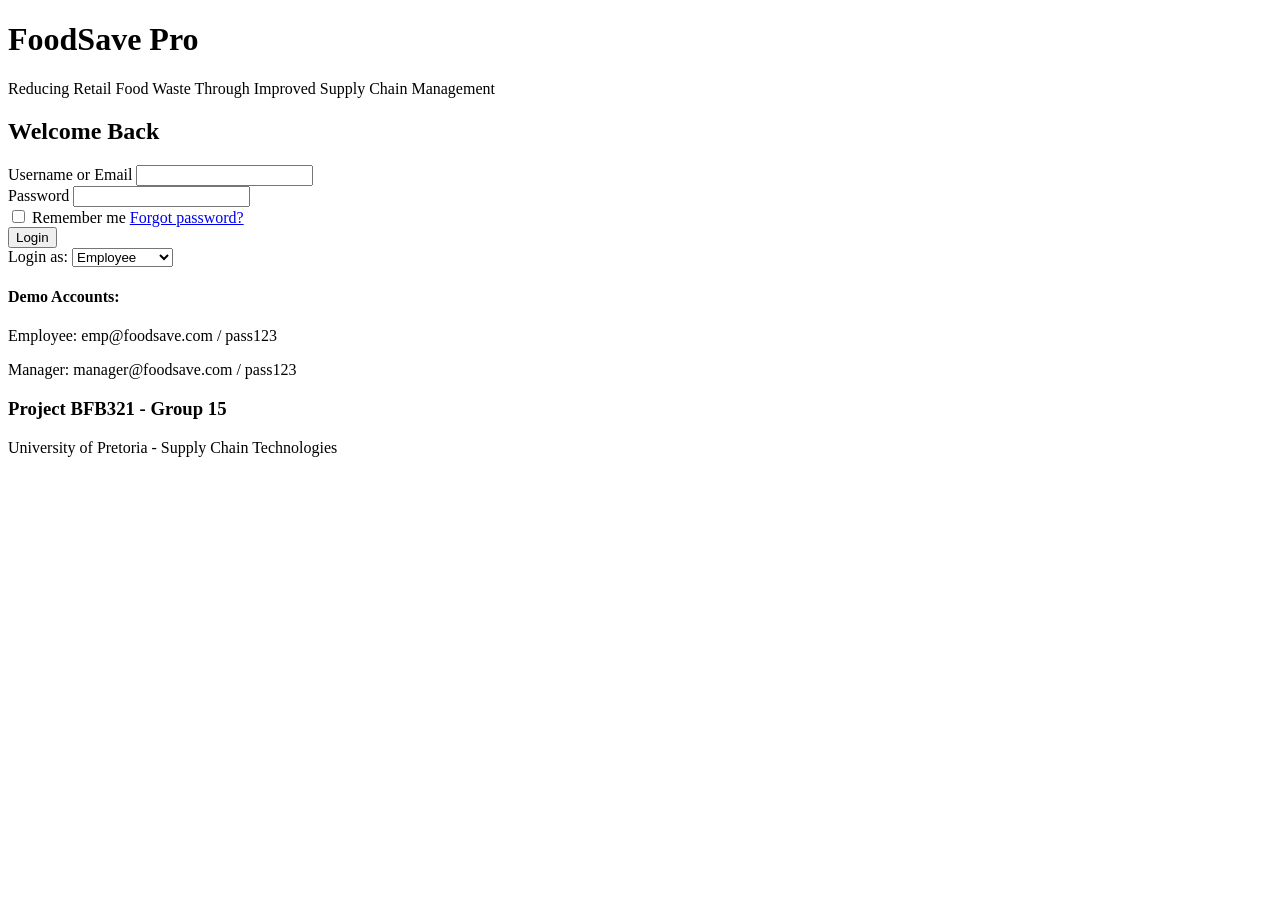
==== index.html @ b63b34db "Index Updated" ====
<!DOCTYPE html>
<html lang="en">
<head>
    <meta charset="UTF-8">
    <meta name="viewport" content="width=device-width, initial-scale=1.0">
    <title>Food Waste Reduction Platform - Dashboard</title>
    <link rel="stylesheet" href="styles/main.css">
    <link rel="stylesheet" href="styles/dashboard.css">
</head>
<body>
    <!-- Navigation -->
    <nav class="navbar">
        <div class="nav-brand">
            <h2>FoodSave Pro</h2>
        </div>
        <div class="nav-links">
            <a href="index.html" class="active">Dashboard</a>
            <a href="inventory.html">Inventory</a>
            <a href="forecasting.html">Forecasting</a>
            <a href="alerts.html">Alerts</a>
            <a href="login.html" class="logout">Logout</a>
        </div>
        <div class="user-info">
            <span>Manager Dashboard</span>
        </div>
    </nav>

    <!-- Main Content -->
    <div class="container">
        <header class="dashboard-header">
            <h1>Inventory Dashboard</h1>
            <div class="header-stats">
                <div class="stat-card">
                    <h3>Total Products</h3>
                    <span class="stat-number">1,247</span>
                </div>
                <div class="stat-card">
                    <h3>Near Expiry</h3>
                    <span class="stat-number warning">45</span>
                </div>
                <div class="stat-card">
                    <h3>Expired</h3>
                    <span class="stat-number danger">12</span>
                </div>
            </div>
        </header>

        <!-- Inventory Overview -->
        <section class="inventory-overview">
            <h2>Category Overview</h2>
            <div class="category-grid">
                <div class="category-card" data-category="deli">
                    <h3>Deli Items</h3>
                    <div class="stock-level">
                        <span class="level high">85%</span>
                        <span class="expiry-count">5 near expiry</span>
                    </div>
                </div>
                <div class="category-card" data-category="produce">
                    <h3>Fresh Produce</h3>
                    <div class="stock-level">
                        <span class="level medium">65%</span>
                        <span class="expiry-count warning">12 near expiry</span>
                    </div>
                </div>
                <div class="category-card" data-category="dairy">
                    <h3>Dairy Products</h3>
                    <div class="stock-level">
                        <span class="level low">45%</span>
                        <span class="expiry-count danger">8 near expiry</span>
                    </div>
                </div>
                <div class="category-card" data-category="bakery">
                    <h3>Bakery</h3>
                    <div class="stock-level">
                        <span class="level high">78%</span>
                        <span class="expiry-count">3 near expiry</span>
                    </div>
                </div>
                <div class="category-card" data-category="meat">
                    <h3>Meat & Poultry</h3>
                    <div class="stock-level">
                        <span class="level medium">60%</span>
                        <span class="expiry-count warning">7 near expiry</span>
                    </div>
                </div>
            </div>
        </section>

        <!-- Alerts and Forecasting Sections -->
        <div class="dashboard-grid">
            <!-- Expiry Alerts -->
            <section class="alerts-panel">
                <h2>Expiry Alerts</h2>
                <div class="alerts-list">
                    <div class="alert-item urgent">
                        <span class="alert-icon">⚠</span>
                        <div class="alert-content">
                            <h4>Milk - 2%</h4>
                            <p>Expires: Today</p>
                            <span class="alert-category">Dairy</span>
                        </div>
                    </div>
                    <div class="alert-item warning">
                        <span class="alert-icon">⚠</span>
                        <div class="alert-content">
                            <h4>Chicken Breast</h4>
                            <p>Expires: Tomorrow</p>
                            <span class="alert-category">Meat</span>
                        </div>
                    </div>
                    <div class="alert-item warning">
                        <span class="alert-icon">⚠</span>
                        <div class="alert-content">
                            <h4>Whole Wheat Bread</h4>
                            <p>Expires: 2 days</p>
                            <span class="alert-category">Bakery</span>
                        </div>
                    </div>
                </div>
                <a href="alerts.html" class="view-all">View All Alerts</a>
            </section>

            <!-- Forecasting Module -->
            <section class="forecasting-panel">
                <h2>Demand Forecasting</h2>
                <div class="forecast-summary">
                    <div class="forecast-item">
                        <h4>Next Week Prediction</h4>
                        <p>Expected demand increase: <strong>15%</strong></p>
                        <p>Recommended order: <strong>+20% dairy</strong></p>
                    </div>
                    <div class="forecast-chart">
                        <div class="chart-placeholder">
                            <div class="chart-bar" style="height: 60%"></div>
                            <div class="chart-bar" style="height: 80%"></div>
                            <div class="chart-bar" style="height: 95%"></div>
                            <div class="chart-bar" style="height: 75%"></div>
                        </div>
                    </div>
                </div>
                <a href="forecasting.html" class="view-all">Detailed Forecast</a>
            </section>
        </div>

        <!-- Role-based Access Notice -->
        <section class="role-section">
            <h2>Role-based Access</h2>
            <div class="role-cards">
                <div class="role-card">
                    <h3>Employee View</h3>
                    <p>Basic inventory tracking and low-stock alerts</p>
                    <a href="dashboard-employee.html" class="btn-secondary">Switch to Employee View</a>
                </div>
                <div class="role-card">
                    <h3>Manager View</h3>
                    <p>Full analytics, multi-location visibility, and reporting</p>
                    <a href="dashboard-manager.html" class="btn-primary">Current View</a>
                </div>
            </div>
        </section>
    </div>

    <script src="js/main.js"></script>
    <script>
// Force full height on all pages
document.addEventListener('DOMContentLoaded', function() {
    // Set minimum height for main container
    const container = document.querySelector('.container');
    const navbar = document.querySelector('.navbar');
    
    if (container && navbar) {
        const navbarHeight = navbar.offsetHeight;
        container.style.minHeight = `calc(100vh - ${navbarHeight}px)`;
    }
    
    // Ensure body takes full height
    document.body.style.minHeight = '100vh';
    document.documentElement.style.height = '100%';
    
    // Fix for mobile viewport
    const viewport = document.querySelector('meta[name="viewport"]');
    if (!viewport) {
        const meta = document.createElement('meta');
        meta.name = 'viewport';
        meta.content = 'width=device-width, initial-scale=1.0';
        document.head.appendChild(meta);
    }
});
</script>
</body>
</html>
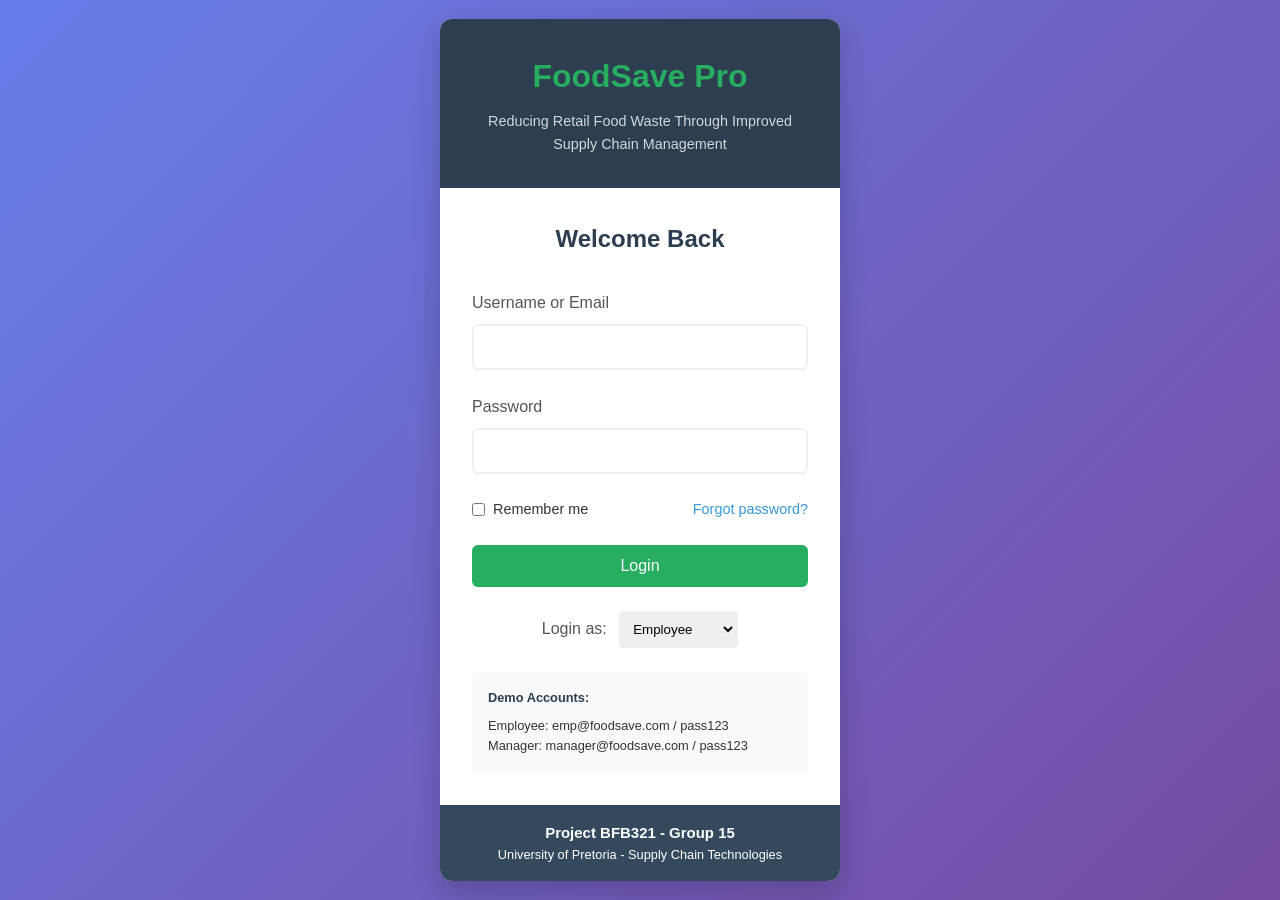
==== commit e36c643a: "changes for about page" ====
--- a/index.html
+++ b/index.html
@@ -3,190 +3,140 @@
 <head>
     <meta charset="UTF-8">
     <meta name="viewport" content="width=device-width, initial-scale=1.0">
-    <title>Food Waste Reduction Platform - Dashboard</title>
-    <link rel="stylesheet" href="styles/main.css">
-    <link rel="stylesheet" href="styles/dashboard.css">
+    <title>BFB Food Waste Project - Home</title>
+    <link rel="stylesheet" href="style/main.css">
 </head>
 <body>
-    <!-- Navigation -->
-    <nav class="navbar">
-        <div class="nav-brand">
-            <h2>FoodSave Pro</h2>
+    <!-- Header -->
+    <header>
+        <div class="container header-container">
+            <div class="logo">
+                <span class="logo-icon">🌱</span>
+                BFB Food Waste Project
+            </div>
+            <nav>
+                <ul>
+                    <li><a href="index.html" class="active">Home</a></li>
+                    <li><a href="about.html">About</a></li>
+                    <li><a href="login.html">Login</a></li>
+                    <li><a href="dashboard-manager.html">Dashboard</a></li>
+                </ul>
+            </nav>
         </div>
-        <div class="nav-links">
-            <a href="index.html" class="active">Dashboard</a>
-            <a href="inventory.html">Inventory</a>
-            <a href="forecasting.html">Forecasting</a>
-            <a href="alerts.html">Alerts</a>
-            <a href="login.html" class="logout">Logout</a>
+    </header>
+
+    <!-- Hero Section -->
+    <section class="hero">
+        <div class="container">
+            <h1>Reducing Food Waste in the Supply Chain</h1>
+            <p>Our platform helps businesses track, manage, and reduce food waste throughout the supply chain, saving money and protecting the environment.</p>
+            <a href="login.html" class="btn">Get Started</a>
+            <a href="about.html" class="btn btn-secondary">Learn About Us</a>
         </div>
-        <div class="user-info">
-            <span>Manager Dashboard</span>
-        </div>
-    </nav>
+    </section>
 
-    <!-- Main Content -->
-    <div class="container">
-        <header class="dashboard-header">
-            <h1>Inventory Dashboard</h1>
-            <div class="header-stats">
-                <div class="stat-card">
-                    <h3>Total Products</h3>
-                    <span class="stat-number">1,247</span>
+    <!-- Features Section -->
+    <section class="features">
+        <div class="container">
+            <h2 class="section-title">Our Solutions</h2>
+            <div class="features-grid">
+                <div class="feature-card">
+                    <div class="feature-icon">📊</div>
+                    <h3>Inventory Management</h3>
+                    <p>Track food inventory in real-time to minimize spoilage and optimize ordering.</p>
                 </div>
-                <div class="stat-card">
-                    <h3>Near Expiry</h3>
-                    <span class="stat-number warning">45</span>
+                <div class="feature-card">
+                    <div class="feature-icon">🔮</div>
+                    <h3>Waste Forecasting</h3>
+                    <p>Predict potential waste using AI algorithms to take proactive measures.</p>
                 </div>
-                <div class="stat-card">
-                    <h3>Expired</h3>
-                    <span class="stat-number danger">12</span>
+                <div class="feature-card">
+                    <div class="feature-icon">📈</div>
+                    <h3>Analytics & Reporting</h3>
+                    <p>Gain insights into waste patterns and identify improvement opportunities.</p>
                 </div>
             </div>
-        </header>
+        </div>
+    </section>
 
-        <!-- Inventory Overview -->
-        <section class="inventory-overview">
-            <h2>Category Overview</h2>
-            <div class="category-grid">
-                <div class="category-card" data-category="deli">
-                    <h3>Deli Items</h3>
-                    <div class="stock-level">
-                        <span class="level high">85%</span>
-                        <span class="expiry-count">5 near expiry</span>
+    <!-- Database Section -->
+    <section class="database-section">
+        <div class="container">
+            <div class="database-info">
+                <h2>Database Design</h2>
+                <p>Our system uses a well-structured SQLite database with proper normalization to efficiently manage food waste data across the supply chain.</p>
+                
+                <h3 style="margin-top: 2rem;">Database Schema</h3>
+                <p>The database includes at least 3 tables with properly defined primary keys, foreign keys, and relationships:</p>
+                
+                <div class="tables-grid">
+                    <div class="table-card">
+                        <h3>Users Table</h3>
+                        <ul>
+                            <li>user_id (PK)</li>
+                            <li>username</li>
+                            <li>password_hash</li>
+                            <li>email</li>
+                            <li>role</li>
+                            <li>created_at</li>
+                        </ul>
                     </div>
-                </div>
-                <div class="category-card" data-category="produce">
-                    <h3>Fresh Produce</h3>
-                    <div class="stock-level">
-                        <span class="level medium">65%</span>
-                        <span class="expiry-count warning">12 near expiry</span>
+                    <div class="table-card">
+                        <h3>Inventory Table</h3>
+                        <ul>
+                            <li>item_id (PK)</li>
+                            <li>item_name</li>
+                            <li>category</li>
+                            <li>quantity</li>
+                            <li>expiry_date</li>
+                            <li>supplier_id (FK)</li>
+                            <li>added_date</li>
+                        </ul>
                     </div>
-                </div>
-                <div class="category-card" data-category="dairy">
-                    <h3>Dairy Products</h3>
-                    <div class="stock-level">
-                        <span class="level low">45%</span>
-                        <span class="expiry-count danger">8 near expiry</span>
-                    </div>
-                </div>
-                <div class="category-card" data-category="bakery">
-                    <h3>Bakery</h3>
-                    <div class="stock-level">
-                        <span class="level high">78%</span>
-                        <span class="expiry-count">3 near expiry</span>
-                    </div>
-                </div>
-                <div class="category-card" data-category="meat">
-                    <h3>Meat & Poultry</h3>
-                    <div class="stock-level">
-                        <span class="level medium">60%</span>
-                        <span class="expiry-count warning">7 near expiry</span>
+                    <div class="table-card">
+                        <h3>Waste Records Table</h3>
+                        <ul>
+                            <li>waste_id (PK)</li>
+                            <li>item_id (FK)</li>
+                            <li>quantity_wasted</li>
+                            <li>reason</li>
+                            <li>date_recorded</li>
+                            <li>recorded_by (FK)</li>
+                        </ul>
                     </div>
                 </div>
             </div>
-        </section>
+        </div>
+    </section>
 
-        <!-- Alerts and Forecasting Sections -->
-        <div class="dashboard-grid">
-            <!-- Expiry Alerts -->
-            <section class="alerts-panel">
-                <h2>Expiry Alerts</h2>
-                <div class="alerts-list">
-                    <div class="alert-item urgent">
-                        <span class="alert-icon">⚠</span>
-                        <div class="alert-content">
-                            <h4>Milk - 2%</h4>
-                            <p>Expires: Today</p>
-                            <span class="alert-category">Dairy</span>
-                        </div>
-                    </div>
-                    <div class="alert-item warning">
-                        <span class="alert-icon">⚠</span>
-                        <div class="alert-content">
-                            <h4>Chicken Breast</h4>
-                            <p>Expires: Tomorrow</p>
-                            <span class="alert-category">Meat</span>
-                        </div>
-                    </div>
-                    <div class="alert-item warning">
-                        <span class="alert-icon">⚠</span>
-                        <div class="alert-content">
-                            <h4>Whole Wheat Bread</h4>
-                            <p>Expires: 2 days</p>
-                            <span class="alert-category">Bakery</span>
-                        </div>
-                    </div>
+    <!-- About Preview Section -->
+    <section class="about-preview">
+        <div class="container">
+            <div class="about-content">
+                <div class="about-text">
+                    <h2>About Our Mission</h2>
+                    <p>Food waste is a critical global issue, with approximately one-third of all food produced for human consumption lost or wasted. Our platform addresses this problem directly within the supply chain.</p>
+                    <a href="about.html" class="btn">Learn More</a>
                 </div>
-                <a href="alerts.html" class="view-all">View All Alerts</a>
-            </section>
-
-            <!-- Forecasting Module -->
-            <section class="forecasting-panel">
-                <h2>Demand Forecasting</h2>
-                <div class="forecast-summary">
-                    <div class="forecast-item">
-                        <h4>Next Week Prediction</h4>
-                        <p>Expected demand increase: <strong>15%</strong></p>
-                        <p>Recommended order: <strong>+20% dairy</strong></p>
-                    </div>
-                    <div class="forecast-chart">
-                        <div class="chart-placeholder">
-                            <div class="chart-bar" style="height: 60%"></div>
-                            <div class="chart-bar" style="height: 80%"></div>
-                            <div class="chart-bar" style="height: 95%"></div>
-                            <div class="chart-bar" style="height: 75%"></div>
-                        </div>
-                    </div>
-                </div>
-                <a href="forecasting.html" class="view-all">Detailed Forecast</a>
-            </section>
-        </div>
-
-        <!-- Role-based Access Notice -->
-        <section class="role-section">
-            <h2>Role-based Access</h2>
-            <div class="role-cards">
-                <div class="role-card">
-                    <h3>Employee View</h3>
-                    <p>Basic inventory tracking and low-stock alerts</p>
-                    <a href="dashboard-employee.html" class="btn-secondary">Switch to Employee View</a>
-                </div>
-                <div class="role-card">
-                    <h3>Manager View</h3>
-                    <p>Full analytics, multi-location visibility, and reporting</p>
-                    <a href="dashboard-manager.html" class="btn-primary">Current View</a>
+                <div class="about-image">
+                    <img src="https://images.unsplash.com/photo-1571019613454-1cb2f99b2d8b?ixlib=rb-1.2.1&auto=format&fit=crop&w=1350&q=80" alt="Food supply chain">
                 </div>
             </div>
-        </section>
-    </div>
+        </div>
+    </section>
+
+    <!-- Footer -->
+    <footer>
+        <div class="container footer-content">
+            <p>&copy; 2024 BFB Food Waste Project. All rights reserved.</p>
+            <div class="footer-links">
+                <a href="index.html">Home</a>
+                <a href="about.html">About</a>
+                <a href="login.html">Login</a>
+            </div>
+        </div>
+    </footer>
 
     <script src="js/main.js"></script>
-    <script>
-// Force full height on all pages
-document.addEventListener('DOMContentLoaded', function() {
-    // Set minimum height for main container
-    const container = document.querySelector('.container');
-    const navbar = document.querySelector('.navbar');
-    
-    if (container && navbar) {
-        const navbarHeight = navbar.offsetHeight;
-        container.style.minHeight = `calc(100vh - ${navbarHeight}px)`;
-    }
-    
-    // Ensure body takes full height
-    document.body.style.minHeight = '100vh';
-    document.documentElement.style.height = '100%';
-    
-    // Fix for mobile viewport
-    const viewport = document.querySelector('meta[name="viewport"]');
-    if (!viewport) {
-        const meta = document.createElement('meta');
-        meta.name = 'viewport';
-        meta.content = 'width=device-width, initial-scale=1.0';
-        document.head.appendChild(meta);
-    }
-});
-</script>
 </body>
 </html>
--- a/style/main.css
+++ b/style/main.css
@@ -0,0 +1,498 @@
+* {
+    margin: 0;
+    padding: 0;
+    box-sizing: border-box;
+}
+
+html, body {
+    width: 100%;
+    height: 100%;
+    overflow-x: hidden; /* Prevent horizontal scrolling */
+}
+
+body {
+    font-family: 'Segoe UI', Tahoma, Geneva, Verdana, sans-serif;
+    line-height: 1.6;
+    background-color: #f8f9fa;
+    color: #333;
+    min-height: 100vh;
+}
+
+/* Full Width Navigation */
+.navbar {
+    background-color: #2c3e50;
+    color: white;
+    padding: 1rem 2rem;
+    display: flex;
+    justify-content: space-between;
+    align-items: center;
+    box-shadow: 0 2px 4px rgba(0,0,0,0.1);
+    width: 100%;
+    position: sticky;
+    top: 0;
+    z-index: 1000;
+}
+
+.nav-brand h2 {
+    color: #27ae60;
+    margin: 0;
+}
+
+.nav-links {
+    display: flex;
+    gap: 2rem;
+    align-items: center;
+}
+
+.nav-links a {
+    color: white;
+    text-decoration: none;
+    padding: 0.5rem 1rem;
+    border-radius: 4px;
+    transition: background-color 0.3s;
+    white-space: nowrap;
+}
+
+.nav-links a:hover,
+.nav-links a.active {
+    background-color: #34495e;
+}
+
+.logout {
+    background-color: #e74c3c;
+}
+
+.logout:hover {
+    background-color: #c0392b;
+}
+
+.user-info {
+    font-size: 0.9rem;
+    color: #bdc3c7;
+}
+
+/* Full Width Main Container */
+.container {
+    width: 100%;
+    max-width: 100%;
+    margin: 0;
+    padding: 2rem;
+    min-height: calc(100vh - 80px); /* Adjust based on navbar height */
+}
+
+.dashboard-header {
+    margin-bottom: 2rem;
+    width: 100%;
+}
+
+.dashboard-header h1 {
+    color: #2c3e50;
+    margin-bottom: 1rem;
+    font-size: 2.5rem;
+}
+
+.header-stats {
+    display: flex;
+    gap: 1rem;
+    margin-bottom: 2rem;
+    flex-wrap: wrap;
+    width: 100%;
+}
+
+.stat-card {
+    background: white;
+    padding: 1.5rem;
+    border-radius: 8px;
+    box-shadow: 0 2px 4px rgba(0,0,0,0.1);
+    text-align: center;
+    flex: 1;
+    min-width: 200px;
+}
+
+.stat-number {
+    font-size: 2rem;
+    font-weight: bold;
+    color: #27ae60;
+}
+
+.stat-number.warning {
+    color: #f39c12;
+}
+
+.stat-number.danger {
+    color: #e74c3c;
+}
+
+/* Full Width Category Grid */
+.category-grid {
+    display: grid;
+    grid-template-columns: repeat(auto-fit, minmax(280px, 1fr));
+    gap: 1.5rem;
+    margin-bottom: 2rem;
+    width: 100%;
+}
+
+.category-card {
+    background: white;
+    padding: 1.5rem;
+    border-radius: 8px;
+    box-shadow: 0 2px 4px rgba(0,0,0,0.1);
+    border-left: 4px solid #27ae60;
+    transition: transform 0.3s ease;
+}
+
+.category-card:hover {
+    transform: translateY(-2px);
+}
+
+.category-card[data-category="produce"] {
+    border-left-color: #27ae60;
+}
+
+.category-card[data-category="dairy"] {
+    border-left-color: #3498db;
+}
+
+.category-card[data-category="meat"] {
+    border-left-color: #e74c3c;
+}
+
+.category-card[data-category="bakery"] {
+    border-left-color: #f39c12;
+}
+
+.category-card[data-category="deli"] {
+    border-left-color: #9b59b6;
+}
+
+.stock-level {
+    margin-top: 1rem;
+}
+
+.level {
+    padding: 0.25rem 0.75rem;
+    border-radius: 20px;
+    font-size: 0.8rem;
+    font-weight: bold;
+    display: inline-block;
+}
+
+.level.high {
+    background-color: #d5f4e6;
+    color: #27ae60;
+}
+
+.level.medium {
+    background-color: #fef9e7;
+    color: #f39c12;
+}
+
+.level.low {
+    background-color: #fdedec;
+    color: #e74c3c;
+}
+
+.expiry-count {
+    display: block;
+    margin-top: 0.5rem;
+    font-size: 0.9rem;
+}
+
+.expiry-count.warning {
+    color: #f39c12;
+}
+
+.expiry-count.danger {
+    color: #e74c3c;
+}
+
+/* Full Width Dashboard Grid */
+.dashboard-grid {
+    display: grid;
+    grid-template-columns: 1fr 1fr;
+    gap: 2rem;
+    margin-bottom: 2rem;
+    width: 100%;
+}
+
+.alerts-panel,
+.forecasting-panel {
+    background: white;
+    padding: 1.5rem;
+    border-radius: 8px;
+    box-shadow: 0 2px 4px rgba(0,0,0,0.1);
+    width: 100%;
+}
+
+.alerts-list {
+    margin: 1rem 0;
+}
+
+.alert-item {
+    display: flex;
+    align-items: center;
+    padding: 1rem;
+    margin-bottom: 0.5rem;
+    border-radius: 6px;
+    border-left: 4px solid #f39c12;
+    width: 100%;
+}
+
+.alert-item.urgent {
+    border-left-color: #e74c3c;
+    background-color: #fdedec;
+}
+
+.alert-item.warning {
+    border-left-color: #f39c12;
+    background-color: #fef9e7;
+}
+
+.alert-icon {
+    margin-right: 1rem;
+    font-size: 1.2rem;
+}
+
+.alert-content {
+    flex: 1;
+}
+
+.alert-content h4 {
+    margin-bottom: 0.25rem;
+}
+
+.alert-category {
+    font-size: 0.8rem;
+    color: #7f8c8d;
+    background: #ecf0f1;
+    padding: 0.2rem 0.5rem;
+    border-radius: 12px;
+    display: inline-block;
+}
+
+/* Forecasting */
+.forecast-summary {
+    margin: 1rem 0;
+}
+
+.forecast-item {
+    margin-bottom: 1rem;
+}
+
+.chart-placeholder {
+    display: flex;
+    align-items: end;
+    gap: 0.5rem;
+    height: 100px;
+    margin-top: 1rem;
+    width: 100%;
+}
+
+.chart-bar {
+    flex: 1;
+    background: #3498db;
+    border-radius: 4px 4px 0 0;
+    min-height: 20px;
+    transition: height 0.3s ease;
+}
+
+.view-all {
+    display: inline-block;
+    color: #3498db;
+    text-decoration: none;
+    font-weight: 500;
+}
+
+.view-all:hover {
+    text-decoration: underline;
+}
+
+/* Role Section */
+.role-section {
+    background: white;
+    padding: 2rem;
+    border-radius: 8px;
+    box-shadow: 0 2px 4px rgba(0,0,0,0.1);
+    width: 100%;
+}
+
+.role-cards {
+    display: grid;
+    grid-template-columns: 1fr 1fr;
+    gap: 2rem;
+    margin-top: 1rem;
+}
+
+.role-card {
+    padding: 1.5rem;
+    border: 2px solid #ecf0f1;
+    border-radius: 8px;
+    text-align: center;
+    transition: transform 0.3s ease;
+}
+
+.role-card:hover {
+    transform: translateY(-2px);
+}
+
+.role-card h3 {
+    margin-bottom: 1rem;
+    color: #2c3e50;
+}
+
+.btn-primary, .btn-secondary {
+    display: inline-block;
+    padding: 0.75rem 1.5rem;
+    margin-top: 1rem;
+    text-decoration: none;
+    border-radius: 4px;
+    font-weight: 500;
+    transition: all 0.3s;
+    border: none;
+    cursor: pointer;
+    font-size: 1rem;
+}
+
+.btn-primary {
+    background-color: #3498db;
+    color: white;
+}
+
+.btn-primary:hover {
+    background-color: #2980b9;
+    transform: translateY(-1px);
+}
+
+.btn-secondary {
+    background-color: #95a5a6;
+    color: white;
+}
+
+.btn-secondary:hover {
+    background-color: #7f8c8d;
+    transform: translateY(-1px);
+}
+
+/* Footer */
+footer {
+    background-color: #2c3e50;
+    color: white;
+    text-align: center;
+    padding: 1rem;
+    width: 100%;
+    margin-top: auto;
+}
+
+/* Responsive Design - FIXED */
+@media (max-width: 1200px) {
+    .container {
+        padding: 1.5rem;
+    }
+    
+    .dashboard-grid {
+        grid-template-columns: 1fr;
+        gap: 1.5rem;
+    }
+}
+
+@media (max-width: 768px) {
+    .navbar {
+        flex-direction: column;
+        gap: 1rem;
+        padding: 1rem;
+    }
+
+    .nav-links {
+        flex-wrap: wrap;
+        justify-content: center;
+        gap: 0.5rem;
+    }
+
+    .nav-links a {
+        padding: 0.5rem;
+        font-size: 0.9rem;
+    }
+
+    .container {
+        padding: 1rem;
+    }
+
+    .dashboard-header h1 {
+        font-size: 2rem;
+    }
+
+    .header-stats {
+        flex-direction: column;
+    }
+
+    .stat-card {
+        min-width: auto;
+    }
+
+    .category-grid {
+        grid-template-columns: 1fr;
+        gap: 1rem;
+    }
+
+    .role-cards {
+        grid-template-columns: 1fr;
+        gap: 1rem;
+    }
+
+    .dashboard-grid {
+        grid-template-columns: 1fr;
+        gap: 1rem;
+    }
+}
+
+@media (max-width: 480px) {
+    .navbar {
+        padding: 0.5rem;
+    }
+
+    .nav-brand h2 {
+        font-size: 1.2rem;
+    }
+
+    .container {
+        padding: 0.5rem;
+    }
+
+    .dashboard-header h1 {
+        font-size: 1.5rem;
+    }
+
+    .stat-card {
+        padding: 1rem;
+    }
+
+    .category-card {
+        padding: 1rem;
+    }
+
+    .alerts-panel,
+    .forecasting-panel {
+        padding: 1rem;
+    }
+}
+
+/* Ensure all sections take full width */
+section {
+    width: 100%;
+}
+
+/* Fix for tables and other elements */
+.inventory-table {
+    width: 100%;
+    overflow-x: auto;
+}
+
+table {
+    width: 100%;
+    min-width: 600px; /* Ensure table doesn't get too small */
+}
+
+/* Make sure all content containers are full width */
+.content-section, .inventory-section, .forecasting-content {
+    width: 100%;
+}
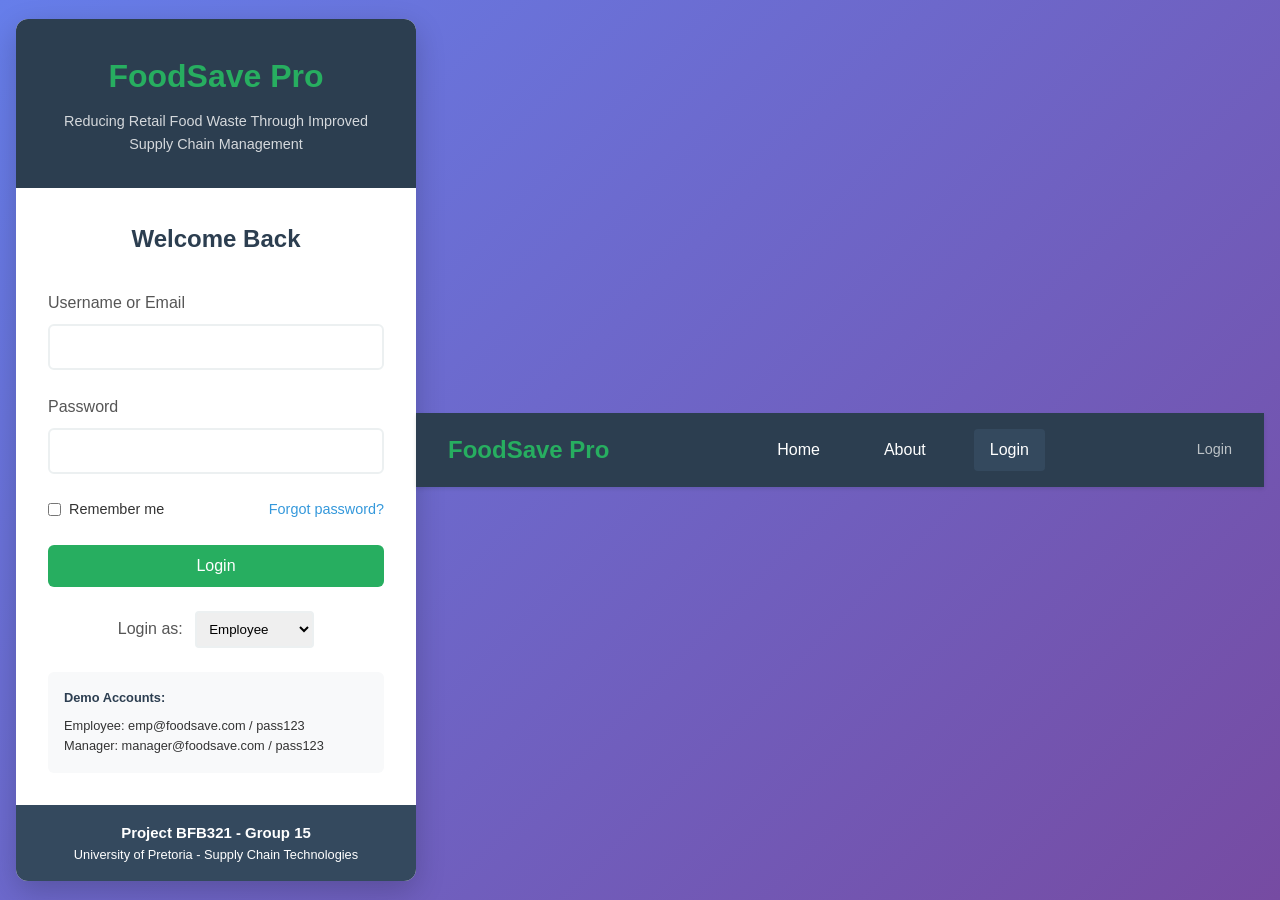
==== commit 57f6eb0e: "update" ====
--- a/index.html
+++ b/index.html
@@ -1,3 +1,4 @@
+<script src="js/api.js"></script>
 <!DOCTYPE html>
 <html lang="en">
 <head>
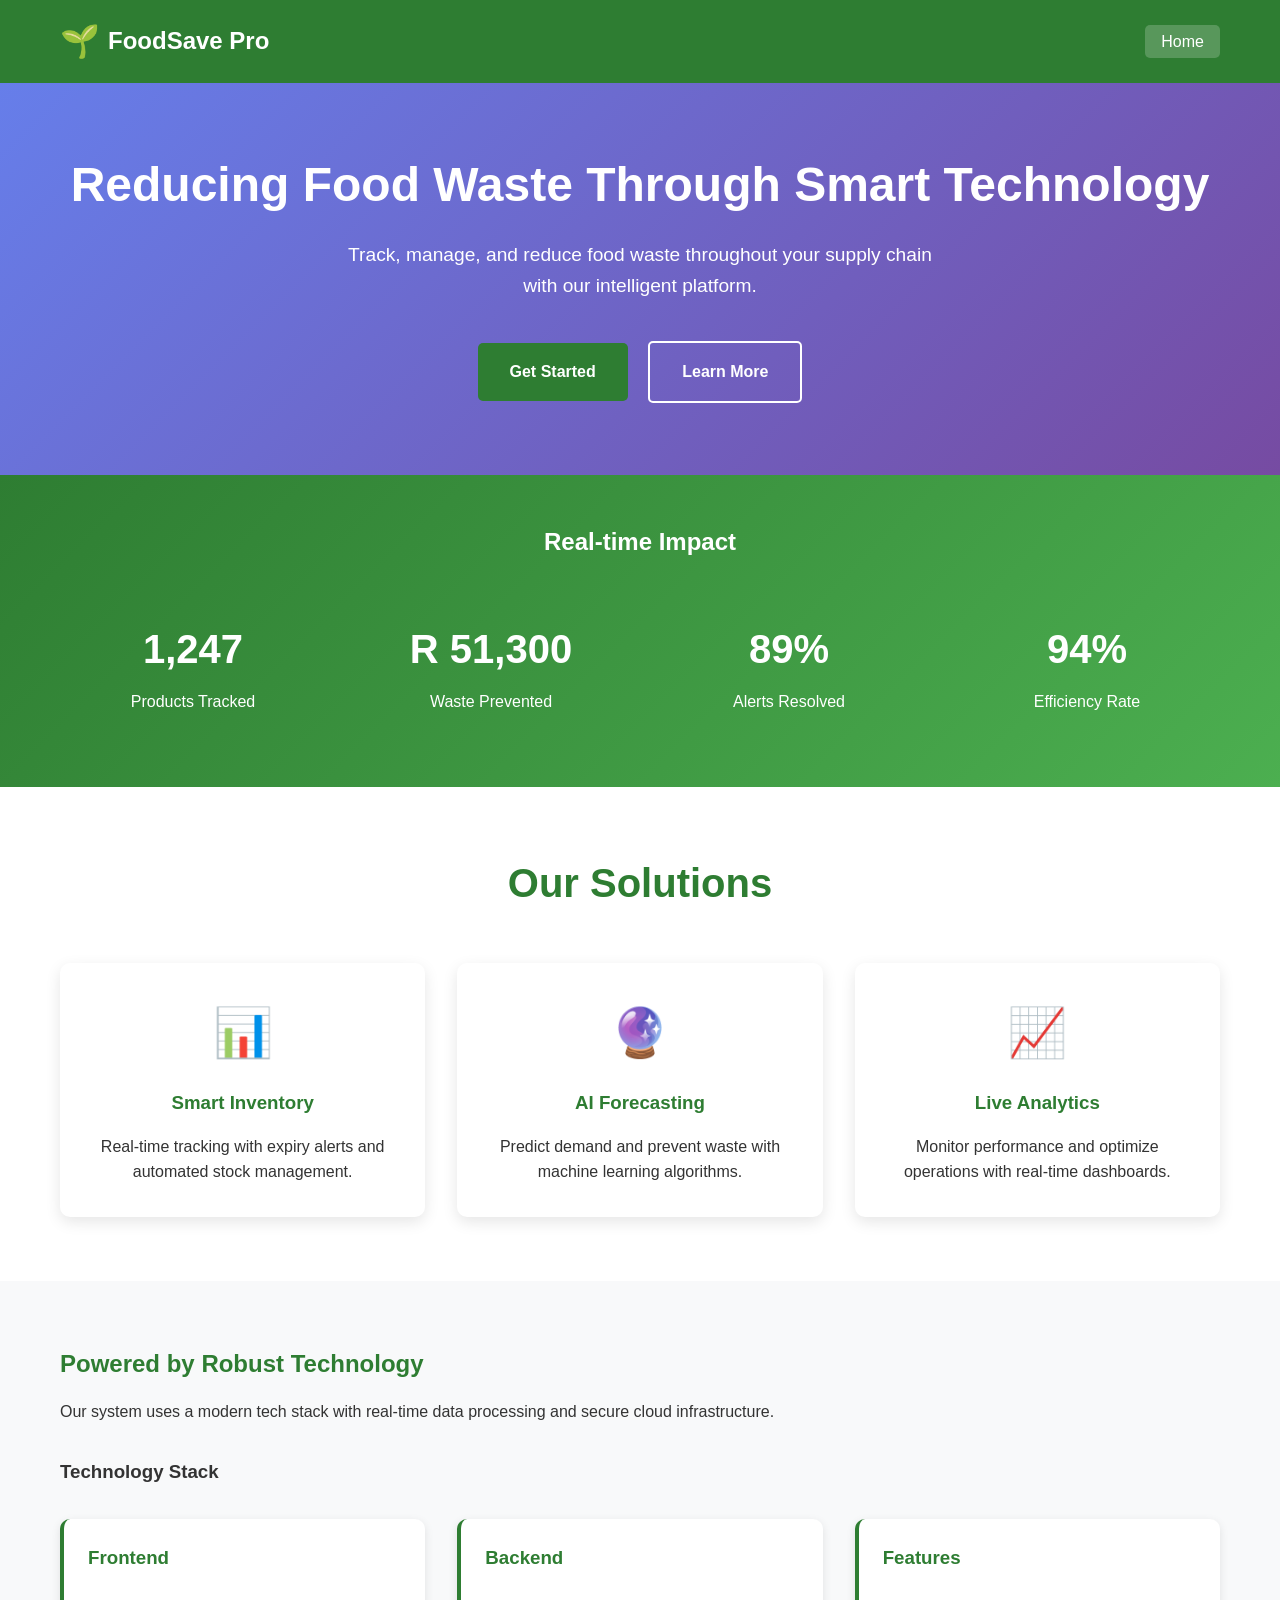
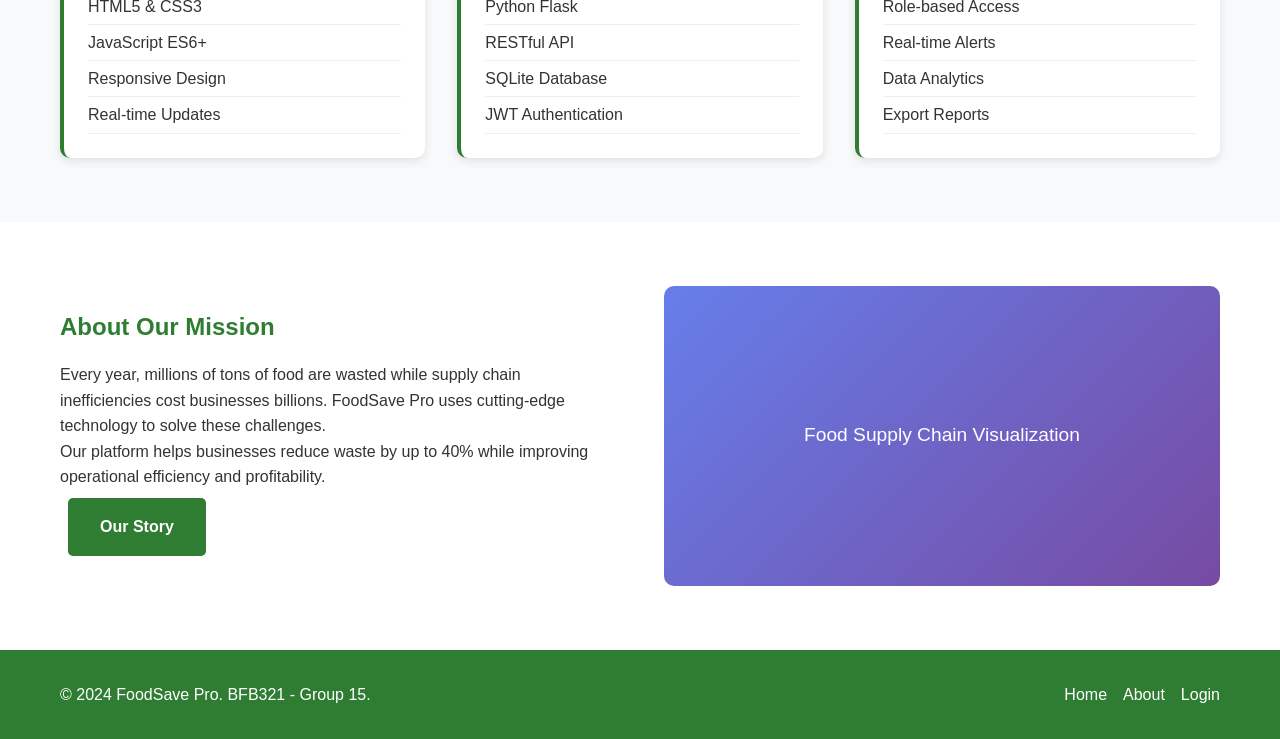
==== commit 773b9be3: "databases merging and updating HTMLs" ====
--- a/index.html
+++ b/index.html
@@ -1,11 +1,300 @@
-<script src="js/api.js"></script>
 <!DOCTYPE html>
 <html lang="en">
 <head>
     <meta charset="UTF-8">
     <meta name="viewport" content="width=device-width, initial-scale=1.0">
     <title>BFB Food Waste Project - Home</title>
-    <link rel="stylesheet" href="style/main.css">
+    <style>
+        * {
+            margin: 0;
+            padding: 0;
+            box-sizing: border-box;
+            font-family: 'Segoe UI', Tahoma, Geneva, Verdana, sans-serif;
+        }
+
+        body {
+            background: #f8f9fa;
+            color: #333;
+            line-height: 1.6;
+        }
+
+        .container {
+            max-width: 1200px;
+            margin: 0 auto;
+            padding: 0 20px;
+        }
+
+        /* Header */
+        header {
+            background: #2e7d32;
+            color: white;
+            padding: 1rem 0;
+            box-shadow: 0 2px 10px rgba(0,0,0,0.1);
+        }
+
+        .header-container {
+            display: flex;
+            justify-content: space-between;
+            align-items: center;
+        }
+
+        .logo {
+            font-size: 1.5rem;
+            font-weight: 700;
+            display: flex;
+            align-items: center;
+            gap: 0.5rem;
+        }
+
+        .logo-icon {
+            font-size: 2rem;
+        }
+
+        nav ul {
+            display: flex;
+            list-style: none;
+            gap: 2rem;
+        }
+
+        nav a {
+            color: white;
+            text-decoration: none;
+            font-weight: 500;
+            padding: 0.5rem 1rem;
+            border-radius: 5px;
+            transition: background 0.3s;
+        }
+
+        nav a:hover, nav a.active {
+            background: rgba(255,255,255,0.2);
+        }
+
+        /* Hero Section */
+        .hero {
+            background: linear-gradient(135deg, #667eea 0%, #764ba2 100%);
+            color: white;
+            padding: 4rem 0;
+            text-align: center;
+        }
+
+        .hero h1 {
+            font-size: 3rem;
+            margin-bottom: 1rem;
+        }
+
+        .hero p {
+            font-size: 1.2rem;
+            margin-bottom: 2rem;
+            max-width: 600px;
+            margin-left: auto;
+            margin-right: auto;
+        }
+
+        .btn {
+            display: inline-block;
+            background: #2e7d32;
+            color: white;
+            padding: 1rem 2rem;
+            text-decoration: none;
+            border-radius: 5px;
+            font-weight: 600;
+            margin: 0.5rem;
+            transition: transform 0.3s;
+        }
+
+        .btn:hover {
+            transform: translateY(-2px);
+        }
+
+        .btn-secondary {
+            background: transparent;
+            border: 2px solid white;
+        }
+
+        /* Features Section */
+        .features {
+            padding: 4rem 0;
+            background: white;
+        }
+
+        .section-title {
+            text-align: center;
+            font-size: 2.5rem;
+            margin-bottom: 3rem;
+            color: #2e7d32;
+        }
+
+        .features-grid {
+            display: grid;
+            grid-template-columns: repeat(auto-fit, minmax(300px, 1fr));
+            gap: 2rem;
+        }
+
+        .feature-card {
+            text-align: center;
+            padding: 2rem;
+            border-radius: 10px;
+            box-shadow: 0 5px 15px rgba(0,0,0,0.1);
+            transition: transform 0.3s;
+        }
+
+        .feature-card:hover {
+            transform: translateY(-5px);
+        }
+
+        .feature-icon {
+            font-size: 3rem;
+            margin-bottom: 1rem;
+        }
+
+        .feature-card h3 {
+            color: #2e7d32;
+            margin-bottom: 1rem;
+        }
+
+        /* Database Section */
+        .database-section {
+            padding: 4rem 0;
+            background: #f8f9fa;
+        }
+
+        .database-info h2 {
+            color: #2e7d32;
+            margin-bottom: 1rem;
+        }
+
+        .tables-grid {
+            display: grid;
+            grid-template-columns: repeat(auto-fit, minmax(250px, 1fr));
+            gap: 2rem;
+            margin-top: 2rem;
+        }
+
+        .table-card {
+            background: white;
+            padding: 1.5rem;
+            border-radius: 10px;
+            box-shadow: 0 3px 10px rgba(0,0,0,0.1);
+            border-left: 4px solid #2e7d32;
+        }
+
+        .table-card h3 {
+            color: #2e7d32;
+            margin-bottom: 1rem;
+        }
+
+        .table-card ul {
+            list-style: none;
+        }
+
+        .table-card li {
+            padding: 0.3rem 0;
+            border-bottom: 1px solid #eee;
+        }
+
+        /* About Preview */
+        .about-preview {
+            padding: 4rem 0;
+            background: white;
+        }
+
+        .about-content {
+            display: grid;
+            grid-template-columns: 1fr 1fr;
+            gap: 3rem;
+            align-items: center;
+        }
+
+        .about-text h2 {
+            color: #2e7d32;
+            margin-bottom: 1rem;
+        }
+
+        .about-image img {
+            width: 100%;
+            border-radius: 10px;
+            box-shadow: 0 5px 15px rgba(0,0,0,0.2);
+        }
+
+        /* Footer */
+        footer {
+            background: #2e7d32;
+            color: white;
+            padding: 2rem 0;
+            text-align: center;
+        }
+
+        .footer-content {
+            display: flex;
+            justify-content: space-between;
+            align-items: center;
+        }
+
+        .footer-links {
+            display: flex;
+            gap: 1rem;
+        }
+
+        .footer-links a {
+            color: white;
+            text-decoration: none;
+        }
+
+        /* Stats Section */
+        .stats-section {
+            padding: 3rem 0;
+            background: linear-gradient(135deg, #2e7d32, #4caf50);
+            color: white;
+            text-align: center;
+        }
+
+        .stats-grid {
+            display: grid;
+            grid-template-columns: repeat(auto-fit, minmax(200px, 1fr));
+            gap: 2rem;
+            margin-top: 2rem;
+        }
+
+        .stat-card {
+            padding: 1.5rem;
+        }
+
+        .stat-number {
+            font-size: 2.5rem;
+            font-weight: 700;
+            margin-bottom: 0.5rem;
+        }
+
+        /* Responsive */
+        @media (max-width: 768px) {
+            .header-container {
+                flex-direction: column;
+                gap: 1rem;
+            }
+
+            nav ul {
+                flex-wrap: wrap;
+                justify-content: center;
+            }
+
+            .hero h1 {
+                font-size: 2rem;
+            }
+
+            .about-content {
+                grid-template-columns: 1fr;
+            }
+
+            .footer-content {
+                flex-direction: column;
+                gap: 1rem;
+            }
+
+            .features-grid {
+                grid-template-columns: 1fr;
+            }
+        }
+    </style>
 </head>
 <body>
     <!-- Header -->
@@ -13,14 +302,12 @@
         <div class="container header-container">
             <div class="logo">
                 <span class="logo-icon">🌱</span>
-                BFB Food Waste Project
+                FoodSave Pro
             </div>
             <nav>
                 <ul>
                     <li><a href="index.html" class="active">Home</a></li>
-                    <li><a href="about.html">About</a></li>
-                    <li><a href="login.html">Login</a></li>
-                    <li><a href="dashboard-manager.html">Dashboard</a></li>
+                    
                 </ul>
             </nav>
         </div>
@@ -29,10 +316,35 @@
     <!-- Hero Section -->
     <section class="hero">
         <div class="container">
-            <h1>Reducing Food Waste in the Supply Chain</h1>
-            <p>Our platform helps businesses track, manage, and reduce food waste throughout the supply chain, saving money and protecting the environment.</p>
+            <h1>Reducing Food Waste Through Smart Technology</h1>
+            <p>Track, manage, and reduce food waste throughout your supply chain with our intelligent platform.</p>
             <a href="login.html" class="btn">Get Started</a>
-            <a href="about.html" class="btn btn-secondary">Learn About Us</a>
+            <a href="about.html" class="btn btn-secondary">Learn More</a>
+        </div>
+    </section>
+
+    <!-- Live Stats Section -->
+    <section class="stats-section">
+        <div class="container">
+            <h2>Real-time Impact</h2>
+            <div class="stats-grid" id="statsGrid">
+                <div class="stat-card">
+                    <div class="stat-number" id="totalProducts">1,247</div>
+                    <div>Products Tracked</div>
+                </div>
+                <div class="stat-card">
+                    <div class="stat-number" id="wastePrevented">R 51,300</div>
+                    <div>Waste Prevented</div>
+                </div>
+                <div class="stat-card">
+                    <div class="stat-number" id="alertsResolved">89%</div>
+                    <div>Alerts Resolved</div>
+                </div>
+                <div class="stat-card">
+                    <div class="stat-number" id="efficiencyRate">94%</div>
+                    <div>Efficiency Rate</div>
+                </div>
+            </div>
         </div>
     </section>
 
@@ -43,18 +355,18 @@
             <div class="features-grid">
                 <div class="feature-card">
                     <div class="feature-icon">📊</div>
-                    <h3>Inventory Management</h3>
-                    <p>Track food inventory in real-time to minimize spoilage and optimize ordering.</p>
+                    <h3>Smart Inventory</h3>
+                    <p>Real-time tracking with expiry alerts and automated stock management.</p>
                 </div>
                 <div class="feature-card">
                     <div class="feature-icon">🔮</div>
-                    <h3>Waste Forecasting</h3>
-                    <p>Predict potential waste using AI algorithms to take proactive measures.</p>
+                    <h3>AI Forecasting</h3>
+                    <p>Predict demand and prevent waste with machine learning algorithms.</p>
                 </div>
                 <div class="feature-card">
                     <div class="feature-icon">📈</div>
-                    <h3>Analytics & Reporting</h3>
-                    <p>Gain insights into waste patterns and identify improvement opportunities.</p>
+                    <h3>Live Analytics</h3>
+                    <p>Monitor performance and optimize operations with real-time dashboards.</p>
                 </div>
             </div>
         </div>
@@ -64,45 +376,37 @@
     <section class="database-section">
         <div class="container">
             <div class="database-info">
-                <h2>Database Design</h2>
-                <p>Our system uses a well-structured SQLite database with proper normalization to efficiently manage food waste data across the supply chain.</p>
+                <h2>Powered by Robust Technology</h2>
+                <p>Our system uses a modern tech stack with real-time data processing and secure cloud infrastructure.</p>
                 
-                <h3 style="margin-top: 2rem;">Database Schema</h3>
-                <p>The database includes at least 3 tables with properly defined primary keys, foreign keys, and relationships:</p>
+                <h3 style="margin-top: 2rem;">Technology Stack</h3>
                 
                 <div class="tables-grid">
                     <div class="table-card">
-                        <h3>Users Table</h3>
+                        <h3>Frontend</h3>
                         <ul>
-                            <li>user_id (PK)</li>
-                            <li>username</li>
-                            <li>password_hash</li>
-                            <li>email</li>
-                            <li>role</li>
-                            <li>created_at</li>
+                            <li>HTML5 & CSS3</li>
+                            <li>JavaScript ES6+</li>
+                            <li>Responsive Design</li>
+                            <li>Real-time Updates</li>
                         </ul>
                     </div>
                     <div class="table-card">
-                        <h3>Inventory Table</h3>
+                        <h3>Backend</h3>
                         <ul>
-                            <li>item_id (PK)</li>
-                            <li>item_name</li>
-                            <li>category</li>
-                            <li>quantity</li>
-                            <li>expiry_date</li>
-                            <li>supplier_id (FK)</li>
-                            <li>added_date</li>
+                            <li>Python Flask</li>
+                            <li>RESTful API</li>
+                            <li>SQLite Database</li>
+                            <li>JWT Authentication</li>
                         </ul>
                     </div>
                     <div class="table-card">
-                        <h3>Waste Records Table</h3>
+                        <h3>Features</h3>
                         <ul>
-                            <li>waste_id (PK)</li>
-                            <li>item_id (FK)</li>
-                            <li>quantity_wasted</li>
-                            <li>reason</li>
-                            <li>date_recorded</li>
-                            <li>recorded_by (FK)</li>
+                            <li>Role-based Access</li>
+                            <li>Real-time Alerts</li>
+                            <li>Data Analytics</li>
+                            <li>Export Reports</li>
                         </ul>
                     </div>
                 </div>
@@ -116,11 +420,14 @@
             <div class="about-content">
                 <div class="about-text">
                     <h2>About Our Mission</h2>
-                    <p>Food waste is a critical global issue, with approximately one-third of all food produced for human consumption lost or wasted. Our platform addresses this problem directly within the supply chain.</p>
-                    <a href="about.html" class="btn">Learn More</a>
+                    <p>Every year, millions of tons of food are wasted while supply chain inefficiencies cost businesses billions. FoodSave Pro uses cutting-edge technology to solve these challenges.</p>
+                    <p>Our platform helps businesses reduce waste by up to 40% while improving operational efficiency and profitability.</p>
+                    <a href="about.html" class="btn">Our Story</a>
                 </div>
                 <div class="about-image">
-                    <img src="https://images.unsplash.com/photo-1571019613454-1cb2f99b2d8b?ixlib=rb-1.2.1&auto=format&fit=crop&w=1350&q=80" alt="Food supply chain">
+                    <div style="background: linear-gradient(135deg, #667eea, #764ba2); height: 300px; border-radius: 10px; display: flex; align-items: center; justify-content: center; color: white; font-size: 1.2rem;">
+                        Food Supply Chain Visualization
+                    </div>
                 </div>
             </div>
         </div>
@@ -129,7 +436,7 @@
     <!-- Footer -->
     <footer>
         <div class="container footer-content">
-            <p>&copy; 2024 BFB Food Waste Project. All rights reserved.</p>
+            <p>&copy; 2024 FoodSave Pro. BFB321 - Group 15.</p>
             <div class="footer-links">
                 <a href="index.html">Home</a>
                 <a href="about.html">About</a>
@@ -138,6 +445,63 @@
         </div>
     </footer>
 
-    <script src="js/main.js"></script>
+    <script src="js/api.js"></script>
+    <script>
+        // Update stats with real data
+        async function updateStats() {
+            try {
+                // Try to get real stats from backend
+                const stats = await FoodSaveAPI.getStats();
+                
+                document.getElementById('totalProducts').textContent = stats.total_products.toLocaleString();
+                document.getElementById('wastePrevented').textContent = 'R ' + (stats.total_products * 41.15).toLocaleString();
+                document.getElementById('alertsResolved').textContent = '89%';
+                document.getElementById('efficiencyRate').textContent = '94%';
+                
+            } catch (error) {
+                console.log('Using default stats - backend not connected');
+                // Default values if backend isn't available
+                document.getElementById('totalProducts').textContent = '1,247';
+                document.getElementById('wastePrevented').textContent = 'R 51,300';
+                document.getElementById('alertsResolved').textContent = '89%';
+                document.getElementById('efficiencyRate').textContent = '94%';
+            }
+        }
+
+        // Animate stats on scroll
+        function animateStats() {
+            const statsSection = document.querySelector('.stats-section');
+            const statNumbers = document.querySelectorAll('.stat-number');
+            
+            const observer = new IntersectionObserver((entries) => {
+                entries.forEach(entry => {
+                    if (entry.isIntersecting) {
+                        statNumbers.forEach(stat => {
+                            stat.style.opacity = '1';
+                            stat.style.transform = 'translateY(0)';
+                        });
+                    }
+                });
+            });
+
+            observer.observe(statsSection);
+
+            // Set initial state for animation
+            statNumbers.forEach(stat => {
+                stat.style.opacity = '0';
+                stat.style.transform = 'translateY(20px)';
+                stat.style.transition = 'all 0.6s ease';
+            });
+        }
+
+        // Initialize when page loads
+        document.addEventListener('DOMContentLoaded', function() {
+            updateStats();
+            animateStats();
+            
+            // Update stats every 30 seconds
+            setInterval(updateStats, 30000);
+        });
+    </script>
 </body>
 </html>
